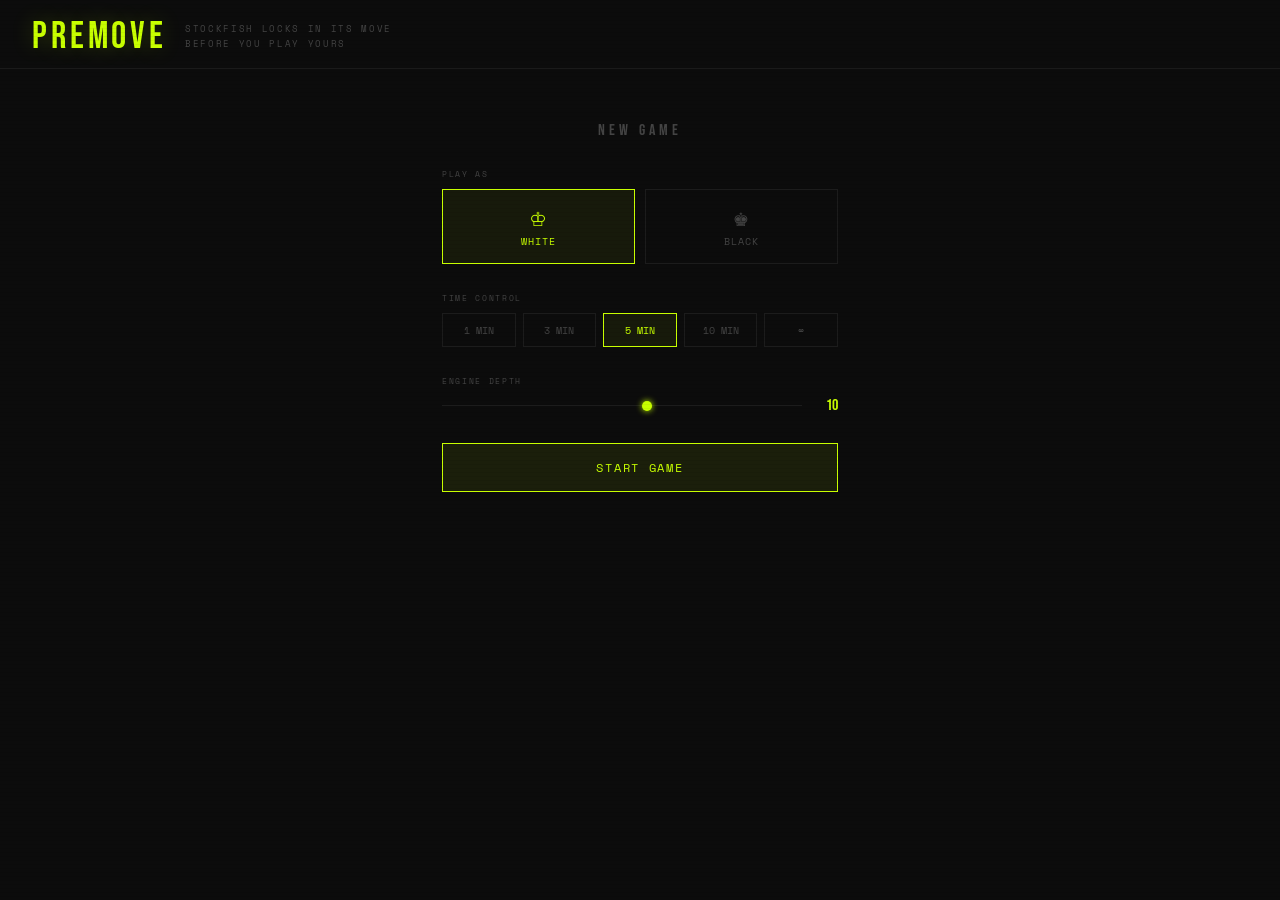
==== index.html @ 39dd942d "Initial commit Co-Authored-By: Claude Sonnet 4.6 <noreply@anthropic.com>" ====
<!DOCTYPE html>
<html lang="en">
<head>
  <meta charset="UTF-8">
  <meta name="viewport" content="width=device-width, initial-scale=1.0">
  <title>PREMOVE</title>
  <script src="coi-serviceworker.js"></script>
  <link rel="stylesheet" href="css/style.css">
</head>
<body>

<header>
  <div class="logo">PREMOVE</div>
  <div class="tagline">Stockfish locks in its move<br>before you play yours</div>
</header>

<div class="setup-wrap">
  <div class="setup-title">New Game</div>

  <div class="setup-group">
    <div class="setup-label">Play as</div>
    <div class="color-picker">
      <button class="color-opt sel" data-color="white">
        <span class="glyph">♔</span>White
      </button>
      <button class="color-opt" data-color="black">
        <span class="glyph">♚</span>Black
      </button>
    </div>
  </div>

  <div class="setup-group">
    <div class="setup-label">Time control</div>
    <div class="time-picker">
      <button class="time-opt"     data-time="60">1 min</button>
      <button class="time-opt"     data-time="180">3 min</button>
      <button class="time-opt sel" data-time="300">5 min</button>
      <button class="time-opt"     data-time="600">10 min</button>
      <button class="time-opt"     data-time="0">∞</button>
    </div>
  </div>

  <div class="setup-group">
    <div class="setup-label">Engine depth</div>
    <div style="display:flex; align-items:center; gap:12px;">
      <input type="range" id="depth-slider" min="2" max="16" value="10"
        style="flex:1; -webkit-appearance:none; height:1px; background:var(--border); outline:none; cursor:pointer;">
      <span id="depth-val"
        style="font-family:'Bebas Neue',sans-serif; font-size:1rem; color:var(--accent); min-width:24px; text-align:right;">
        10
      </span>
    </div>
  </div>

  <button class="start-btn" id="start-btn">Start Game</button>
</div>

<style>
  /* Thumb styling for the depth slider */
  input[type=range]::-webkit-slider-thumb {
    -webkit-appearance: none; width:10px; height:10px;
    background: var(--accent); border-radius:50%; box-shadow:0 0 6px var(--accent);
  }
  input[type=range]::-moz-range-thumb {
    width:10px; height:10px; background:var(--accent); border-radius:50%; border:none;
  }
</style>

<script>
  // Color selector
  document.querySelectorAll('.color-opt').forEach(btn =>
    btn.addEventListener('click', () => {
      document.querySelectorAll('.color-opt').forEach(b => b.classList.remove('sel'));
      btn.classList.add('sel');
    })
  );

  // Time selector
  document.querySelectorAll('.time-opt').forEach(btn =>
    btn.addEventListener('click', () => {
      document.querySelectorAll('.time-opt').forEach(b => b.classList.remove('sel'));
      btn.classList.add('sel');
    })
  );

  // Depth slider label
  const slider = document.getElementById('depth-slider');
  const depthVal = document.getElementById('depth-val');
  slider.addEventListener('input', () => { depthVal.textContent = slider.value; });

  // Navigate to game page with query string
  document.getElementById('start-btn').addEventListener('click', () => {
    const color = document.querySelector('.color-opt.sel')?.dataset.color || 'white';
    const time  = document.querySelector('.time-opt.sel')?.dataset.time  || '300';
    const depth = slider.value;
    location.href = `game.html?color=${color}&time=${time}&depth=${depth}`;
  });
</script>

</body>
</html>
---- css/style.css ----
@import url('https://fonts.googleapis.com/css2?family=Space+Mono:wght@400;700&family=Bebas+Neue&display=swap');

:root {
  --bg: #0c0c0c; --panel: #111; --border: #1c1c1c;
  --accent: #c8ff00; --accent2: #ff3c3c; --text: #ddd; --muted: #444;
}

* { box-sizing: border-box; margin: 0; padding: 0; }

body {
  background: var(--bg); color: var(--text);
  font-family: 'Space Mono', monospace;
  min-height: 100vh; display: flex; flex-direction: column;
  align-items: center; overflow-x: hidden;
}

body::after {
  content: ''; position: fixed; inset: 0;
  background: repeating-linear-gradient(0deg,transparent,transparent 3px,rgba(0,0,0,0.04) 3px,rgba(0,0,0,0.04) 4px);
  pointer-events: none; z-index: 1000;
}

/* ── Header ── */
header {
  width: 100%; padding: 18px 32px 12px;
  display: flex; align-items: center; gap: 18px;
  border-bottom: 1px solid var(--border);
}
.logo {
  font-family: 'Bebas Neue', sans-serif; font-size: 2.4rem;
  letter-spacing: 0.1em; color: var(--accent);
  text-shadow: 0 0 22px rgba(200,255,0,0.22); line-height: 1;
}
.tagline {
  font-size: 0.58rem; color: var(--muted);
  letter-spacing: 0.18em; text-transform: uppercase; line-height: 1.6;
}
.engine-pip {
  margin-left: auto; width: 8px; height: 8px; border-radius: 50%;
  background: var(--muted); flex-shrink: 0; transition: background 0.4s, box-shadow 0.4s;
}
.engine-pip.ready    { background: var(--accent); box-shadow: 0 0 8px var(--accent); }
.engine-pip.thinking { background: #ffaa00; box-shadow: 0 0 8px #ffaa00;
                       animation: pip-pulse 0.7s ease-in-out infinite alternate; }
@keyframes pip-pulse { from { opacity:.3 } to { opacity:1 } }

/* ── Shared button ── */
.btn {
  background: transparent; border: 1px solid var(--border); color: var(--muted);
  font-family: 'Space Mono', monospace; font-size: 0.6rem; letter-spacing: 0.1em;
  text-transform: uppercase; padding: 9px 12px; cursor: pointer; transition: all .15s;
  text-align: left; width: 100%; position: relative; display: block; text-decoration: none;
}
.btn::before {
  content:''; position:absolute; left:0; top:0; bottom:0;
  width:2px; background:transparent; transition:background .15s;
}
.btn:hover { border-color: var(--accent); color: var(--accent); }
.btn:hover::before { background: var(--accent); }
.btn-row { display: flex; flex-direction: column; gap: 6px; }

/* ── Setup page ── */
.setup-wrap {
  display: flex; flex-direction: column; align-items: center;
  gap: 28px; padding: 52px 32px; width: 100%; max-width: 460px; margin: 0 auto;
}
.setup-title {
  font-family: 'Bebas Neue', sans-serif; font-size: 1rem;
  letter-spacing: 0.25em; color: var(--muted);
}
.setup-group { display: flex; flex-direction: column; gap: 9px; width: 100%; }
.setup-label { font-size: 0.52rem; letter-spacing: 0.2em; text-transform: uppercase; color: var(--muted); }

.color-picker { display: flex; gap: 10px; }
.color-opt {
  flex: 1; padding: 14px 10px; border: 1px solid var(--border);
  background: transparent; color: var(--muted);
  font-family: 'Space Mono', monospace; font-size: 0.62rem; letter-spacing: 0.1em;
  text-transform: uppercase; cursor: pointer; transition: all .15s; text-align: center;
}
.color-opt .glyph { font-size: 1.6rem; display: block; margin-bottom: 4px; line-height: 1; }
.color-opt:hover, .color-opt.sel {
  border-color: var(--accent); color: var(--accent); background: rgba(200,255,0,0.06);
}

.time-picker { display: flex; gap: 7px; flex-wrap: wrap; }
.time-opt {
  flex: 1; min-width: 56px; padding: 9px 6px; border: 1px solid var(--border);
  background: transparent; color: var(--muted);
  font-family: 'Space Mono', monospace; font-size: 0.6rem;
  cursor: pointer; transition: all .15s; text-align: center; text-transform: uppercase;
}
.time-opt:hover, .time-opt.sel {
  border-color: var(--accent); color: var(--accent); background: rgba(200,255,0,0.06);
}

.start-btn {
  width: 100%; padding: 15px; background: rgba(200,255,0,0.08);
  border: 1px solid var(--accent); color: var(--accent);
  font-family: 'Space Mono', monospace; font-size: 0.72rem; letter-spacing: 0.15em;
  text-transform: uppercase; cursor: pointer; transition: background .15s;
  text-decoration: none; display: block; text-align: center;
}
.start-btn:hover { background: rgba(200,255,0,0.14); }

/* ── Game layout ── */
.layout {
  display: flex; gap: 22px; padding: 22px 32px;
  max-width: 980px; width: 100%; margin: 0 auto; align-items: flex-start;
}
.board-col { flex: 0 0 auto; display: flex; flex-direction: column; align-items: center; gap: 6px; }

/* ── Player bar ── */
.player-bar { display: flex; align-items: center; gap: 9px; width: 100%; min-height: 28px; }
.pdot { width: 7px; height: 7px; border-radius: 50%; flex-shrink: 0; }
.pdot-w { background: var(--accent); box-shadow: 0 0 6px var(--accent); }
.pdot-b { background: var(--accent2); box-shadow: 0 0 6px var(--accent2); }
.pname  { font-size: 0.6rem; letter-spacing: 0.1em; text-transform: uppercase; }

/* Material */
.mat-row    { display: flex; align-items: center; flex-wrap: wrap; }
.mat-piece  { font-size: 0.78rem; line-height: 1; opacity: 0.72; }
.mat-adv    { font-size: 0.5rem; color: var(--accent); letter-spacing: 0.04em; margin-left: 3px; }

/* Clock */
.clock {
  margin-left: auto; font-family: 'Bebas Neue', sans-serif;
  font-size: 1.35rem; letter-spacing: 0.06em; color: var(--muted);
  min-width: 64px; text-align: right; transition: color .3s;
}
.clock.active { color: var(--text); }
.clock.low    { color: var(--accent2); animation: tick-lo .5s ease-in-out infinite alternate; }
@keyframes tick-lo { from { opacity:.55 } to { opacity:1 } }

.lock-ind {
  font-size: 0.48rem; letter-spacing: 0.1em; text-transform: uppercase;
  color: var(--muted); opacity: 0; transition: opacity .5s;
}
.lock-ind.on { color: var(--accent); opacity: 1; }

#board-wrap { border: 1px solid var(--border); position: relative; }

/* Game over overlay */
#game-over {
  display: none; position: absolute; inset: 0; background: rgba(0,0,0,0.88);
  z-index: 50; flex-direction: column; align-items: center; justify-content: center; gap: 10px;
}
#game-over.on { display: flex; }
#go-title {
  font-family: 'Bebas Neue', sans-serif; font-size: 2.5rem; letter-spacing: 0.08em;
}
#go-sub { font-size: 0.6rem; color: var(--muted); letter-spacing: 0.15em; text-transform: uppercase; }
.go-btn-row { display: flex; gap: 10px; margin-top: 6px; }
.go-btn {
  padding: 9px 22px; background: transparent; border: 1px solid var(--muted); color: var(--muted);
  font-family: 'Space Mono', monospace; font-size: 0.6rem; letter-spacing: 0.12em;
  text-transform: uppercase; cursor: pointer; text-decoration: none; display: inline-block;
  transition: all .15s;
}
.go-btn:hover, .go-btn.primary { border-color: var(--accent); color: var(--accent); }

/* Side panel */
.side-col { flex: 1; min-width: 210px; display: flex; flex-direction: column; gap: 13px; }
.card { background: var(--panel); border: 1px solid var(--border); padding: 13px 15px; }
.card-lbl {
  font-size: 0.5rem; letter-spacing: 0.2em; text-transform: uppercase;
  color: var(--muted); margin-bottom: 8px;
}

#move-list {
  font-size: 0.64rem; line-height: 2; color: var(--muted);
  max-height: 230px; overflow-y: auto;
  scrollbar-width: thin; scrollbar-color: var(--border) transparent;
}
.mp  { display: flex; gap: 5px; animation: sl .18s ease-out; }
.mn  { color: #282828; min-width: 19px; }
.mw  { color: var(--text); min-width: 54px; }
.mb  { color: #777; }

/* Move dots */
.mdot::after {
  content:''; position:absolute; top:50%; left:50%;
  transform:translate(-50%,-50%); width:30%; height:30%;
  border-radius:50%; background:rgba(0,0,0,0.17); pointer-events:none; z-index:5;
}
.mcap::after {
  content:''; position:absolute; inset:0;
  border:5px solid rgba(0,0,0,0.17); pointer-events:none; z-index:5;
}

/* Last-move highlights */
.sqf { background: rgba(200,255,0,0.14) !important; }
.sqt { background: rgba(200,255,0,0.26) !important; }

@keyframes sl { from { opacity:0; transform:translateX(-4px) } to { opacity:1; transform:translateX(0) } }
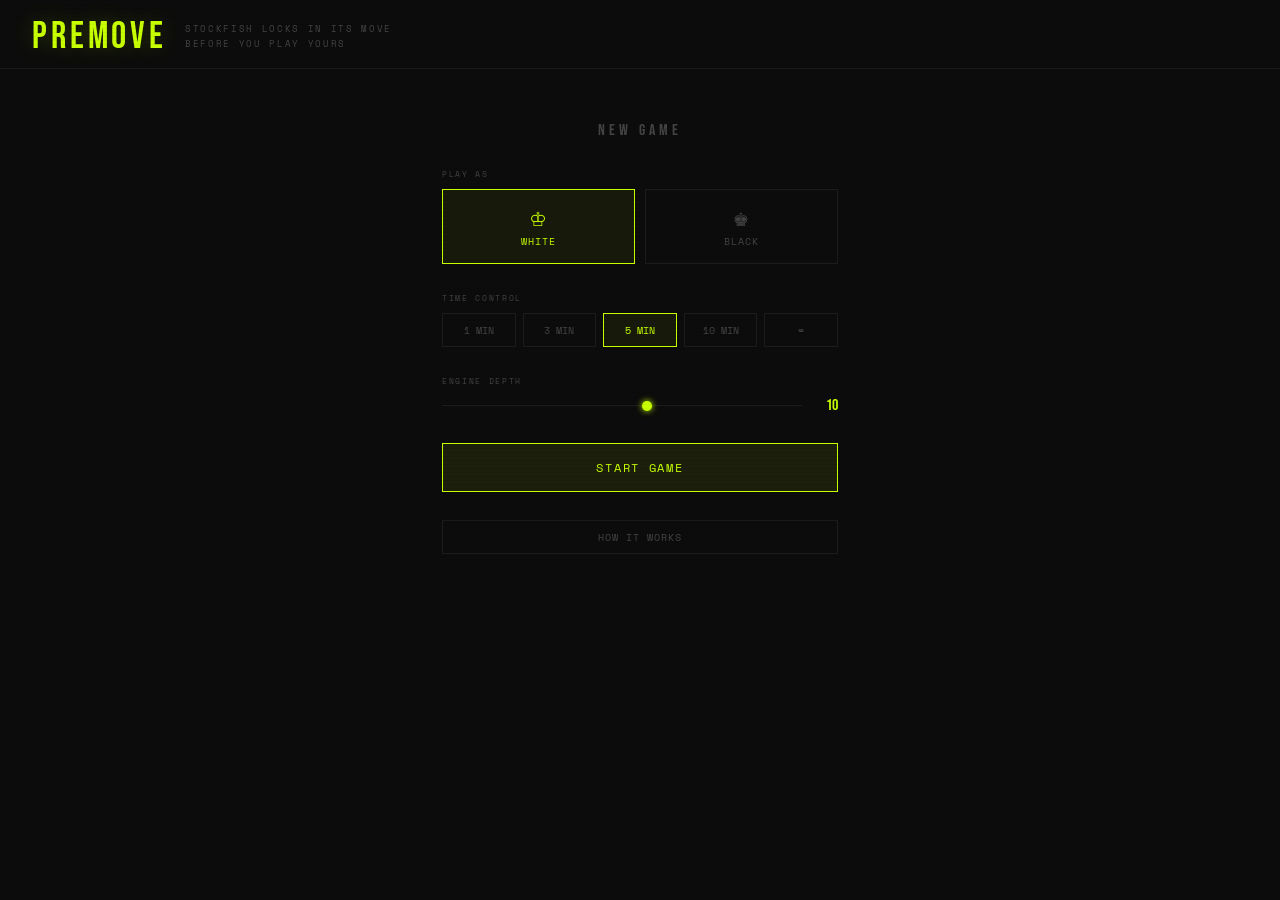
==== commit f384cbc2: "Add rules page explaining the premove system" ====
--- a/index.html
+++ b/index.html
@@ -4,7 +4,7 @@
   <meta charset="UTF-8">
   <meta name="viewport" content="width=device-width, initial-scale=1.0">
   <title>PREMOVE</title>
-  <script src="coi-serviceworker.js"></script>
+  <script src="vendor/coi-serviceworker.js"></script>
   <link rel="stylesheet" href="css/style.css">
 </head>
 <body>
@@ -53,6 +53,7 @@
   </div>
 
   <button class="start-btn" id="start-btn">Start Game</button>
+  <a class="btn" href="rules.html" style="text-align:center;">How It Works</a>
 </div>
 
 <style>
